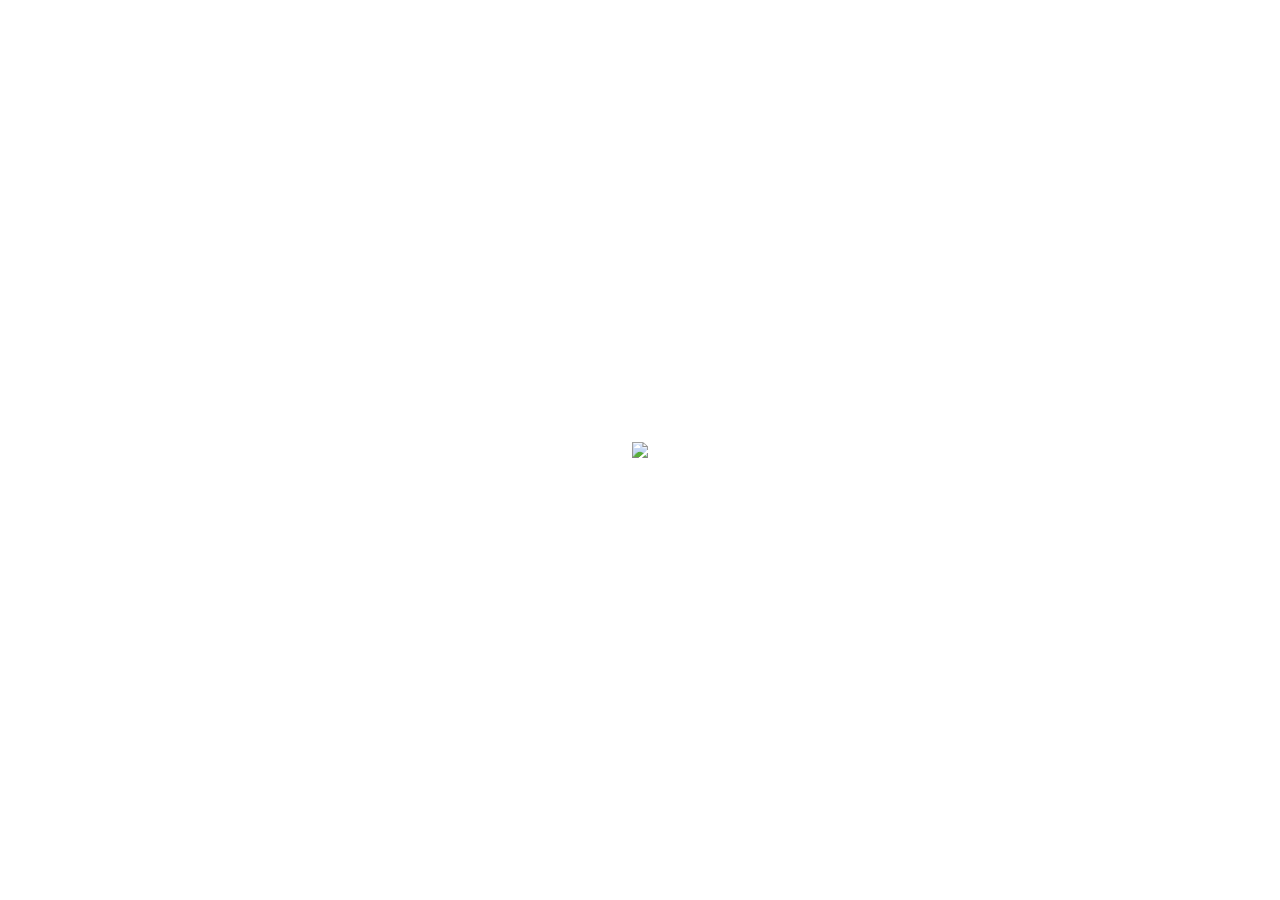
==== index.html @ 5090d55c "logo" ====
<html>
    <title>Clearwind</title>
    <body>
        <img src="clearwind.jpg" />
    </body>
    <style>
        body {
          margin: 0;
          position: absolute;
          top: 50%;
          left: 50%;
          transform: translate(-50%, -50%);
        }
        </style>
</html>
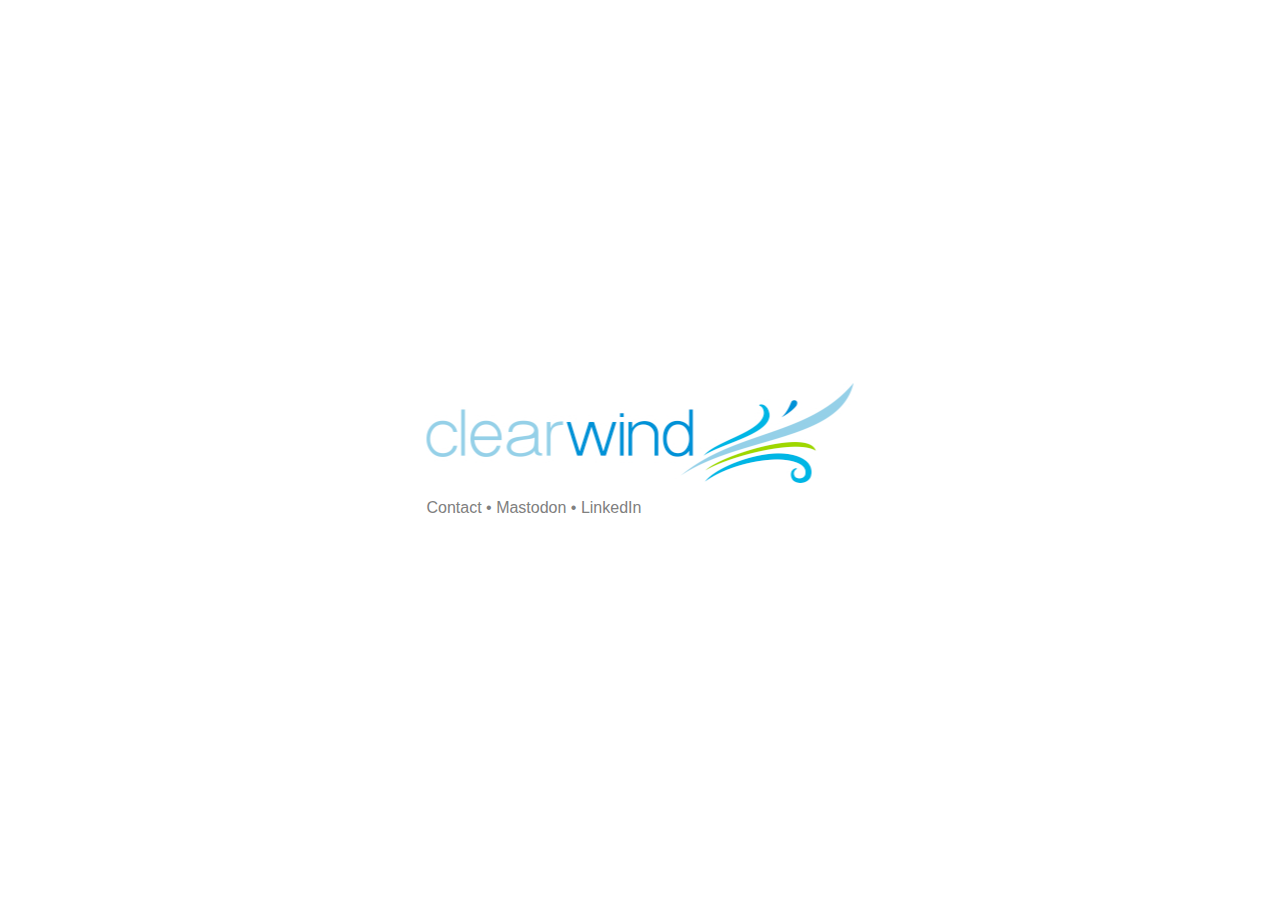
==== commit a1a2bdbc: "add in some socials" ====
--- a/index.html
+++ b/index.html
@@ -1,7 +1,14 @@
 <html>
     <title>Clearwind</title>
     <body>
-        <img src="clearwind.jpg" />
+        <p>
+          <img src="clearwind.jpg" title="Clearwind Consulting" />
+        </p>
+        <p>
+          <a href="mailto:andy@clearwind.ca">Contact</a> &bull; 
+          <a href="https://mastodon.social/@andymckay">Mastodon</a> &bull;
+          <a href="https://linkedin.com/in/anmckay">LinkedIn</a>
+        </p>
     </body>
     <style>
         body {
@@ -11,5 +18,16 @@
           left: 50%;
           transform: translate(-50%, -50%);
         }
+        p {
+          font-family: sans-serif;
+          color: gray;
+        }
+        a {
+          color: gray;
+          text-decoration: none;
+        }
+        a:visited {
+          color: gray;
+        }
         </style>
 </html>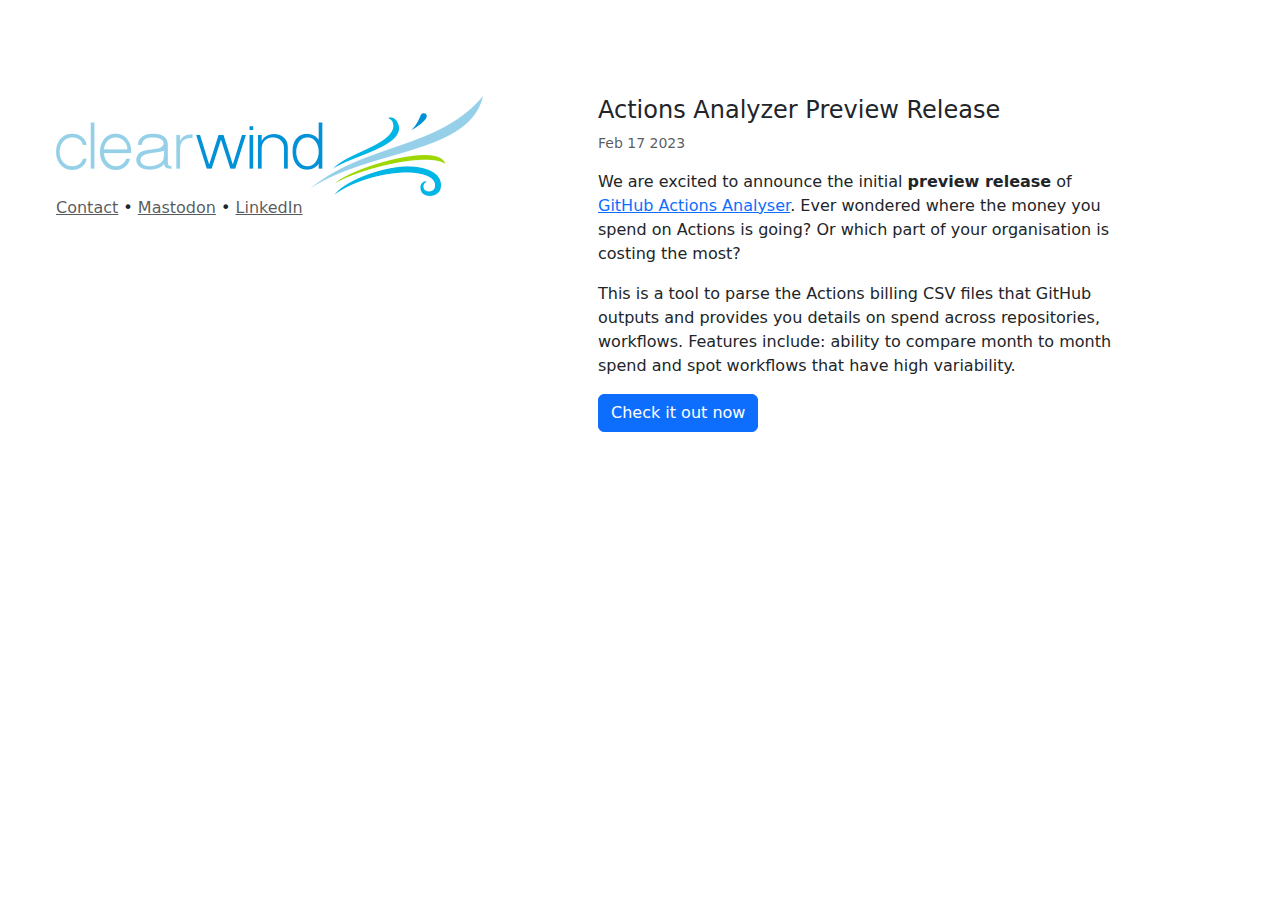
==== commit 39b9b85f: "analyzer preview release" ====
--- a/index.html
+++ b/index.html
@@ -1,33 +1,29 @@
 <html>
-    <title>Clearwind</title>
+    <head>
+      <link rel="stylesheet" href="/static/bootstrap/css/bootstrap.min.css">
+      <link rel="stylesheet" href="/static/site.css">
+    </head>
+    <title>Clearwind Consulting</title>
     <body>
-        <p>
-          <img src="clearwind.jpg" title="Clearwind Consulting" />
-        </p>
-        <p>
-          <a href="mailto:andy@clearwind.ca">Contact</a> &bull; 
-          <a href="https://mastodon.social/@andymckay">Mastodon</a> &bull;
-          <a href="https://linkedin.com/in/anmckay">LinkedIn</a>
-        </p>
+        <div class="container m-3 mt-5">
+        <div class="row m-3 mt-5">
+          <div class="col mt-5">
+            <img src="/static/clearwind.jpg" title="Clearwind Consulting" />
+            <br>
+            <a class="text-muted" href="mailto:andy@clearwind.ca">Contact</a> &bull; 
+            <a class="text-muted" href="https://mastodon.social/@andymckay">Mastodon</a> &bull;
+            <a class="text-muted" href="https://linkedin.com/in/anmckay">LinkedIn</a>
+          </div>
+          <div class="col mt-5">
+            <div>
+              <h4>Actions Analyzer Preview Release</h4>
+              <p class="form-text">Feb 17 2023</p>
+              <p>We are excited to announce the initial <b>preview release</b> of <a href="https://analyser.clearwind.ca">GitHub Actions Analyser</a>. Ever wondered where the money you spend on Actions is going? Or which part of your organisation is costing the most?</p>
+              <p>This is a tool to parse the Actions billing CSV files that GitHub outputs and provides you details on spend across repositories, workflows. Features include: ability to compare month to month spend and spot workflows that have high variability.</p>
+              <p><a class="btn btn-primary" href="https://analyser.clearwind.ca">Check it out now</a></p>
+            </div>
+          </div>
+        </div>
+      </div>
     </body>
-    <style>
-        body {
-          margin: 0;
-          position: absolute;
-          top: 50%;
-          left: 50%;
-          transform: translate(-50%, -50%);
-        }
-        p {
-          font-family: sans-serif;
-          color: gray;
-        }
-        a {
-          color: gray;
-          text-decoration: none;
-        }
-        a:visited {
-          color: gray;
-        }
-        </style>
 </html>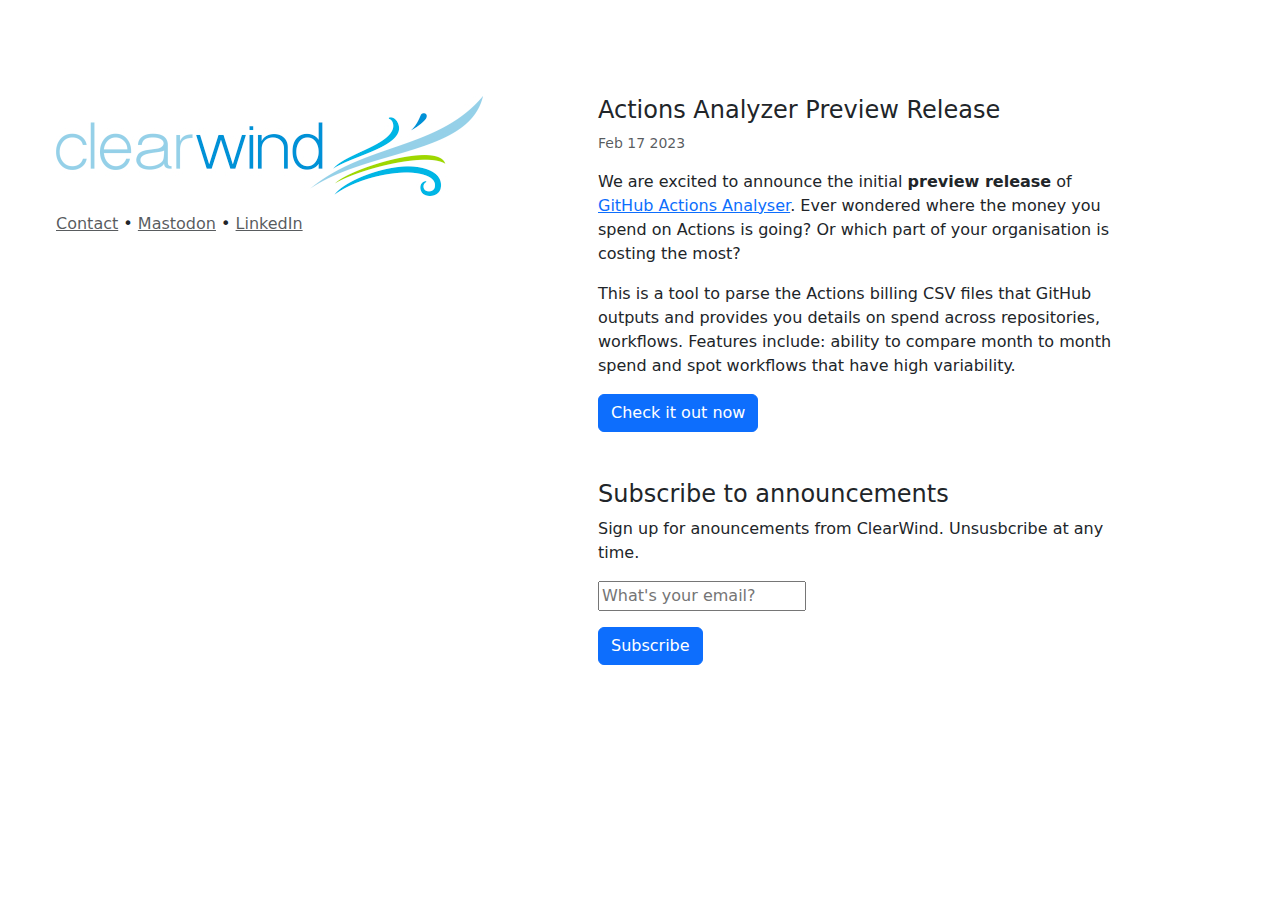
==== commit 80351071: "add in subscribe" ====
--- a/index.html
+++ b/index.html
@@ -2,6 +2,7 @@
     <head>
       <link rel="stylesheet" href="/static/bootstrap/css/bootstrap.min.css">
       <link rel="stylesheet" href="/static/site.css">
+      <script src="/static/site.js"></script>
     </head>
     <title>Clearwind Consulting</title>
     <body>
@@ -9,19 +10,30 @@
         <div class="row m-3 mt-5">
           <div class="col mt-5">
             <img src="/static/clearwind.jpg" title="Clearwind Consulting" />
-            <br>
-            <a class="text-muted" href="mailto:andy@clearwind.ca">Contact</a> &bull; 
-            <a class="text-muted" href="https://mastodon.social/@andymckay">Mastodon</a> &bull;
-            <a class="text-muted" href="https://linkedin.com/in/anmckay">LinkedIn</a>
+            <div class="mt-3">
+              <a class="text-muted" href="mailto:andy@clearwind.ca">Contact</a> &bull; 
+              <a class="text-muted" href="https://mastodon.social/@andymckay">Mastodon</a> &bull;
+              <a class="text-muted" href="https://linkedin.com/in/anmckay">LinkedIn</a>
+            </div>
           </div>
           <div class="col mt-5">
-            <div>
+            <div class="mb-5">
               <h4>Actions Analyzer Preview Release</h4>
               <p class="form-text">Feb 17 2023</p>
               <p>We are excited to announce the initial <b>preview release</b> of <a href="https://analyser.clearwind.ca">GitHub Actions Analyser</a>. Ever wondered where the money you spend on Actions is going? Or which part of your organisation is costing the most?</p>
               <p>This is a tool to parse the Actions billing CSV files that GitHub outputs and provides you details on spend across repositories, workflows. Features include: ability to compare month to month spend and spot workflows that have high variability.</p>
               <p><a class="btn btn-primary" href="https://analyser.clearwind.ca">Check it out now</a></p>
             </div>
+            <div class="mb-5">
+              <h4>Subscribe to announcements</h4>
+              <div class="card-body">
+                <form id="subscribe">
+                  <p>Sign up for anouncements from ClearWind. Unsusbcribe at any time.</p>
+                  <input type="text" name="email" placeholder="What's your email?" /><br>
+                  <button type="submit" value="Subscribe" class="btn btn-primary mt-3">Subscribe</button>
+                </form>
+              </div>
+            </form>
           </div>
         </div>
       </div>
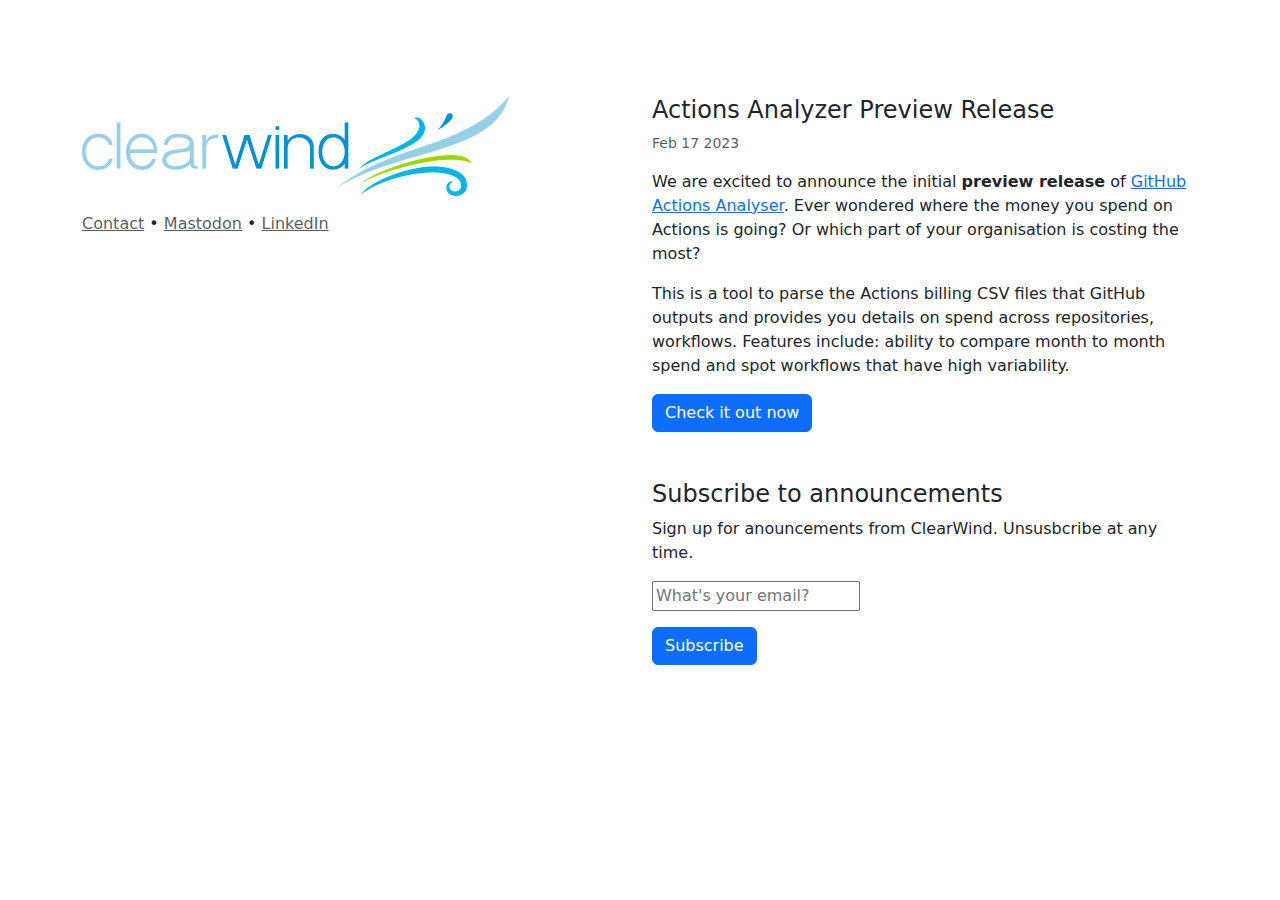
==== commit ada1065a: "add in meta" ====
--- a/index.html
+++ b/index.html
@@ -3,11 +3,12 @@
       <link rel="stylesheet" href="/static/bootstrap/css/bootstrap.min.css">
       <link rel="stylesheet" href="/static/site.css">
       <script src="/static/site.js"></script>
+      <meta name="viewport" content="width=device-width, initial-scale=1">
     </head>
     <title>Clearwind Consulting</title>
     <body>
-        <div class="container m-3 mt-5">
-        <div class="row m-3 mt-5">
+        <div class="container mt-5">
+        <div class="row mt-5">
           <div class="col mt-5">
             <img src="/static/clearwind.jpg" title="Clearwind Consulting" />
             <div class="mt-3">
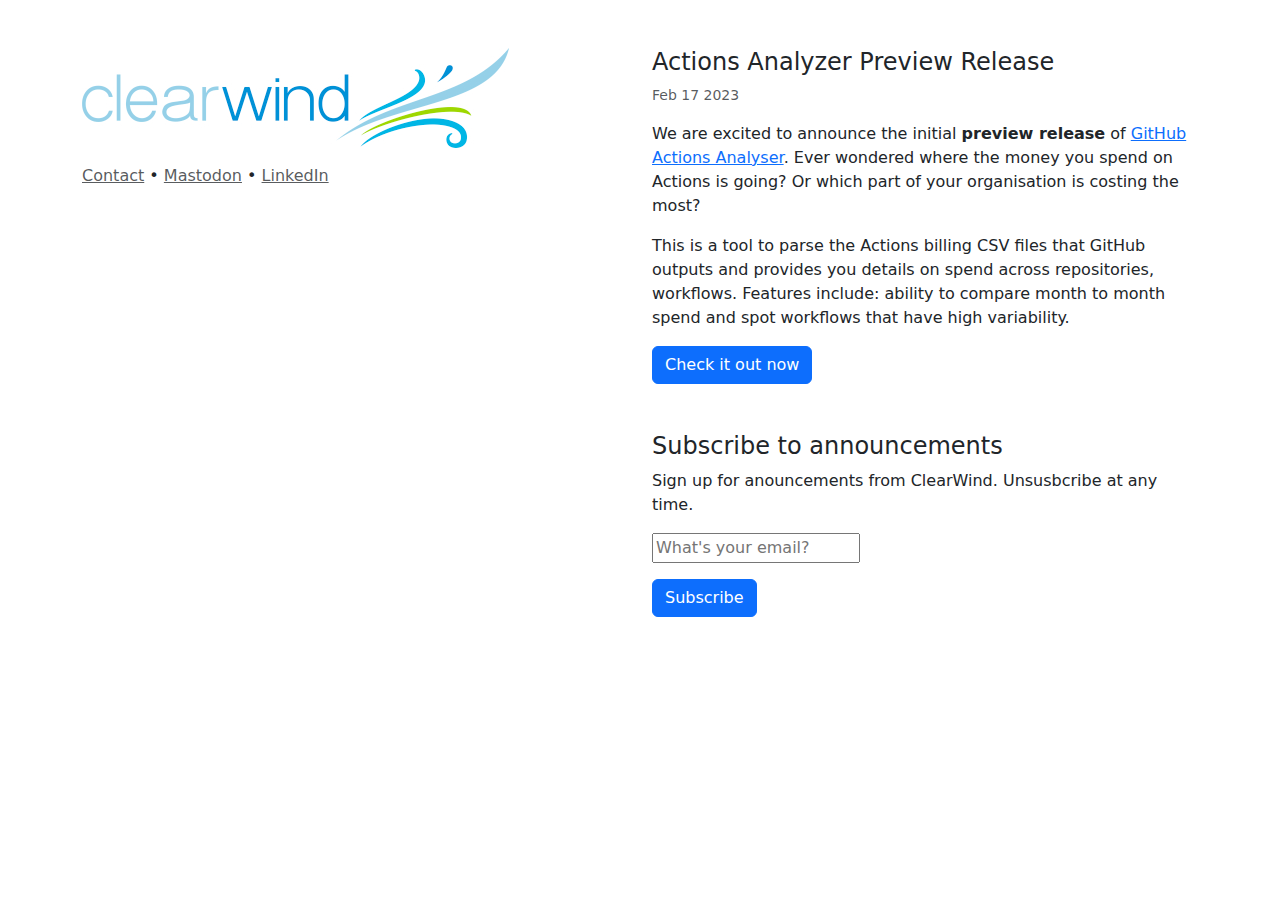
==== commit 83271643: "fix spacing" ====
--- a/index.html
+++ b/index.html
@@ -7,8 +7,8 @@
     </head>
     <title>Clearwind Consulting</title>
     <body>
-        <div class="container mt-5">
-        <div class="row mt-5">
+        <div class="container">
+        <div class="row">
           <div class="col mt-5">
             <img src="/static/clearwind.jpg" title="Clearwind Consulting" />
             <div class="mt-3">
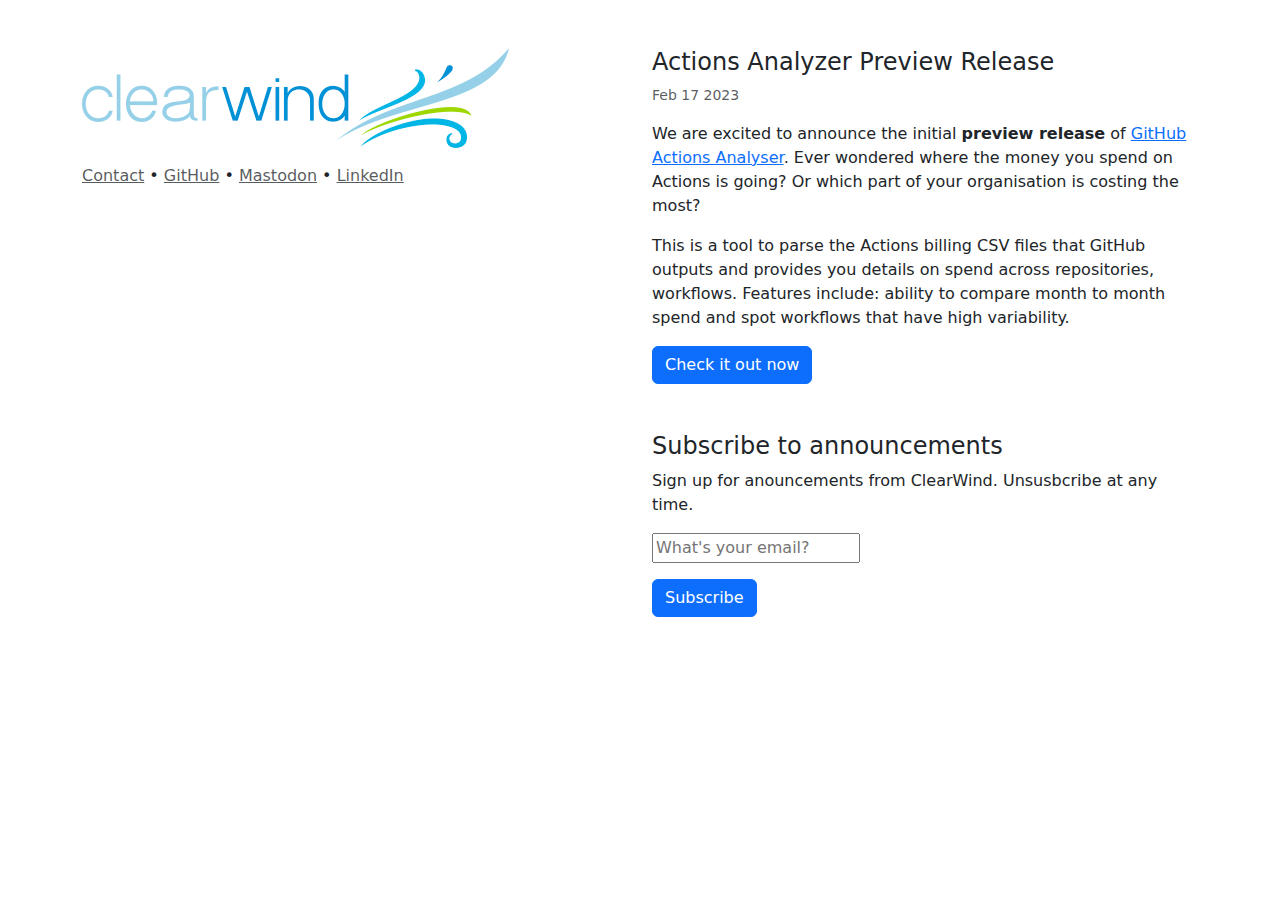
==== commit 434fd0f6: "Add in GitHub" ====
--- a/index.html
+++ b/index.html
@@ -4,6 +4,7 @@
       <link rel="stylesheet" href="/static/site.css">
       <script src="/static/site.js"></script>
       <meta name="viewport" content="width=device-width, initial-scale=1">
+      <link rel="icon" href="/static/logo.png" />
     </head>
     <title>Clearwind Consulting</title>
     <body>
@@ -13,6 +14,7 @@
             <img src="/static/clearwind.jpg" title="Clearwind Consulting" />
             <div class="mt-3">
               <a class="text-muted" href="mailto:andy@clearwind.ca">Contact</a> &bull; 
+              <a class="text-muted" href="https://github.com/clearwind-ca">GitHub</a> &bull; 
               <a class="text-muted" href="https://mastodon.social/@andymckay">Mastodon</a> &bull;
               <a class="text-muted" href="https://linkedin.com/in/anmckay">LinkedIn</a>
             </div>
